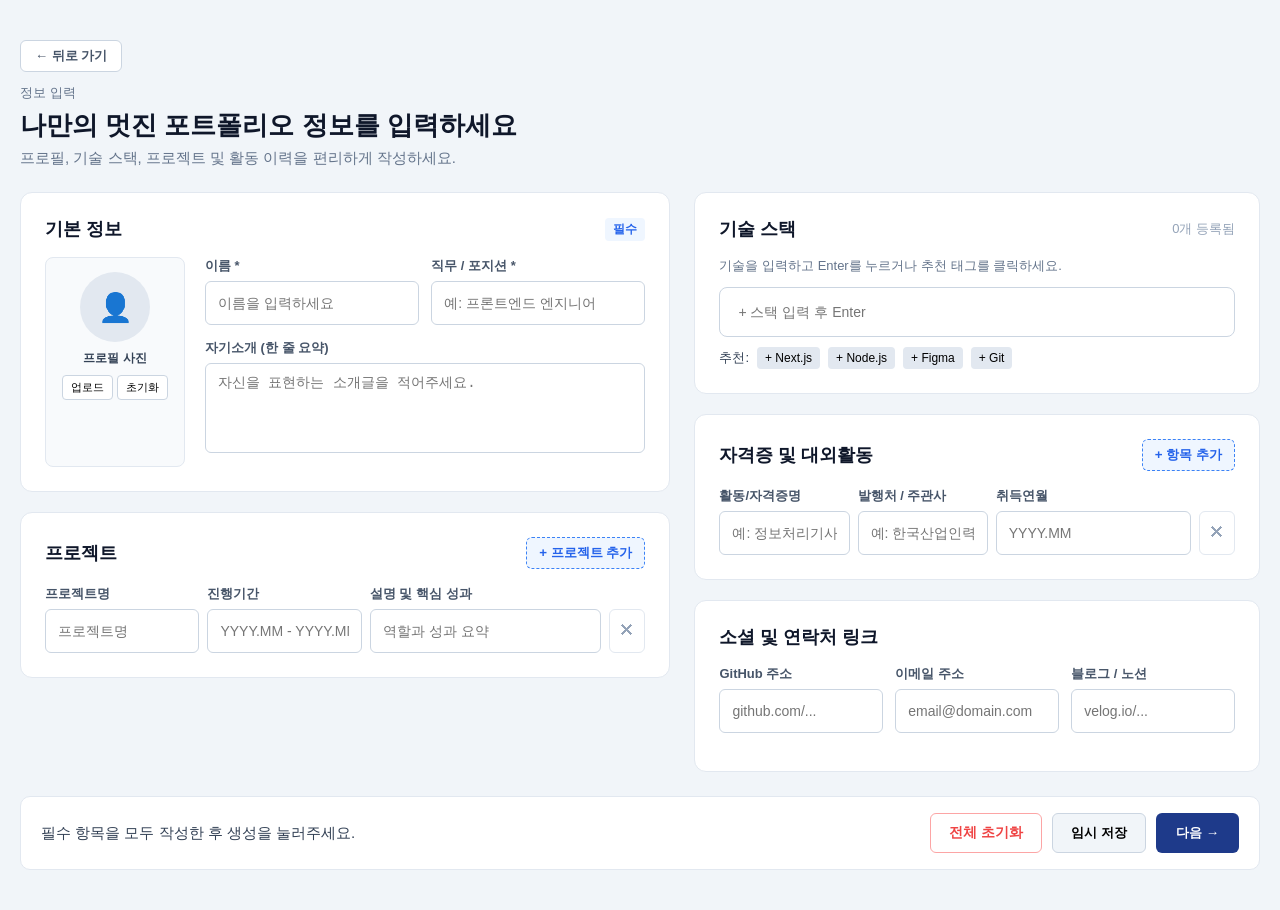
==== input.html @ bf632efc "feat: input validation and script fixes" ====
<!DOCTYPE html>
<html lang="ko">
<head>
  <meta charset="UTF-8">
  <meta name="viewport" content="width=device-width, initial-scale=1.0">
  <title>포트폴리오 정보 입력</title>
  <link rel="stylesheet" href="./css/input.css">
  <script src="./js/input.js" defer></script>
</head>
<body>

  <div class="container">
    
    <!-- 상단 타이틀 및 뒤로 가기 -->
    <header class="header">
      <div class="back-wrap">
        <a href="start.html" class="btn-back">← 뒤로 가기</a>
      </div>
      <span class="breadcrumb">정보 입력</span>
      <h1>나만의 멋진 포트폴리오 정보를 입력하세요</h1>
      <p>프로필, 기술 스택, 프로젝트 및 활동 이력을 편리하게 작성하세요.</p>
    </header>

    <!-- 본문 2단 레이아웃 -->
    <main class="grid-layout">
      
      <!-- ================= 좌측 칼럼 ================= -->
      <section class="col">
        
        <!-- 기본 정보 -->
        <article class="card">
          <div class="card-header">
            <h2>기본 정보</h2>
            <span class="badge">필수</span>
          </div>

          <div class="profile-box">
            <div class="photo-area">
              <div class="circle-avatar" id="profilePreview">👤</div>
              <p class="photo-label">프로필 사진</p>
              
              <input type="file" id="photoInput" accept="image/*" style="display: none;">

              <div class="photo-btns">
                <button type="button" id="btnUpload">업로드</button>
                <button type="button" id="btnResetPhoto">초기화</button>
              </div>
            </div>

            <div class="fields-area">
              <div class="row">
                <div class="field">
                  <label for="name">이름 *</label>
                  <input type="text" id="name" placeholder="이름을 입력하세요">
                </div>
                <div class="field">
                  <label for="job">직무 / 포지션 *</label>
                  <input type="text" id="job" placeholder="예: 프론트엔드 엔지니어">
                </div>
              </div>
              <div class="field">
                <label for="intro">자기소개 (한 줄 요약)</label>
                <textarea id="intro" placeholder="자신을 표현하는 소개글을 적어주세요."></textarea>
              </div>
            </div>
          </div>
        </article>

        <!-- 프로젝트 -->
        <article class="card">
          <div class="card-header">
            <h2>프로젝트</h2>
            <button type="button" class="btn-add" id="btnAddProject">+ 프로젝트 추가</button>
          </div>

          <div id="projectContainer" class="dynamic-container"></div>
        </article>

      </section>

      <!-- ================= 우측 칼럼 ================= -->
      <section class="col">
        
        <!-- 기술 스택 -->
        <article class="card">
          <div class="card-header">
            <h2>기술 스택</h2>
            <span class="text-gray" id="stackCount">0개 등록됨</span>
          </div>
          <p class="guide-text">기술을 입력하고 Enter를 누르거나 추천 태그를 클릭하세요.</p>
          
          <div class="tag-box" id="tagBox">
            <div class="tag-list" id="tagList"></div>
            <input type="text" id="stackInput" class="tag-input" placeholder="+ 스택 입력 후 Enter">
          </div>
          
          <div class="chips">
            <span>추천:</span>
            <button type="button" class="chip-item">+ Next.js</button>
            <button type="button" class="chip-item">+ Node.js</button>
            <button type="button" class="chip-item">+ Figma</button>
            <button type="button" class="chip-item">+ Git</button>
          </div>
        </article>

        <!-- 자격증 및 대외활동 -->
        <article class="card">
          <div class="card-header">
            <h2>자격증 및 대외활동</h2>
            <button type="button" class="btn-add" id="btnAddCert">+ 항목 추가</button>
          </div>

          <div id="certContainer" class="dynamic-container"></div>
        </article>

        <!-- 소셜 및 연락처 링크 -->
        <article class="card">
          <div class="card-header">
            <h2>소셜 및 연락처 링크</h2>
          </div>
          <div class="row-3">
            <div class="field">
              <label for="github">GitHub 주소</label>
              <input type="text" id="github" placeholder="github.com/...">
            </div>
            <div class="field">
              <label for="email">이메일 주소</label>
              <input type="email" id="email" placeholder="email@domain.com">
            </div>
            <div class="field">
              <label for="blog">블로그 / 노션</label>
              <input type="text" id="blog" placeholder="velog.io/...">
            </div>
          </div>
        </article>

      </section>
    </main>

    <!-- 하단 액션 바 -->
    <div class="bottom-bar">
      <span>필수 항목을 모두 작성한 후 생성을 눌러주세요.</span>
      <div class="action-btns">
        <button type="button" class="btn-reset-all" id="btnResetAll">전체 초기화</button>
        <button type="button" class="btn-save">임시 저장</button>
        <button type="button" class="next-btn">다음 →</button>
      </div>
    </div>

  </div>

</body>
</html>
---- css/input.css ----
* {
  box-sizing: border-box;
  margin: 0;
  padding: 0;
}

body {
  background-color: #f1f5f9;
  color: #334155;
  font-family: -apple-system, BlinkMacSystemFont, "Segoe UI", Roboto, sans-serif;
  font-size: 15px;
}

.container {
  max-width: 1300px;
  margin: 0 auto;
  padding: 40px 20px;
}

/* 상단 타이틀 영역 */
.header {
  margin-bottom: 24px;
}

.back-wrap {
  margin-bottom: 12px;
}

.btn-back {
  display: inline-block;
  padding: 6px 14px;
  background-color: #ffffff;
  border: 1px solid #cbd5e1;
  border-radius: 6px;
  color: #475569;
  font-size: 13px;
  font-weight: 600;
  text-decoration: none;
  transition: background-color 0.15s;
}

.btn-back:hover {
  background-color: #f8fafc;
  color: #1e293b;
}

.breadcrumb {
  display: block;
  font-size: 13px;
  color: #64748b;
  margin-bottom: 4px;
}

.header h1 {
  font-size: 26px;
  color: #0f172a;
  margin: 6px 0;
}

.header p {
  color: #64748b;
}

/* 2단 그리드 */
.grid-layout {
  display: grid;
  grid-template-columns: 1.15fr 1fr;
  gap: 24px;
}

.col {
  display: flex;
  flex-direction: column;
  gap: 20px;
}

/* 카드 */
.card {
  background: #ffffff;
  border: 1px solid #e2e8f0;
  border-radius: 12px;
  padding: 24px;
}

.card-header {
  display: flex;
  justify-content: space-between;
  align-items: center;
  margin-bottom: 16px;
}

.card-header h2 {
  font-size: 18px;
  color: #0f172a;
}

.badge {
  background: #eff6ff;
  color: #2563eb;
  padding: 3px 8px;
  border-radius: 4px;
  font-size: 12px;
  font-weight: bold;
}

.text-gray {
  color: #94a3b8;
  font-size: 13px;
}

.guide-text {
  font-size: 13px;
  color: #64748b;
  margin-bottom: 12px;
}

/* 폼 인풋 기본 */
.field {
  display: flex;
  flex-direction: column;
  gap: 6px;
  margin-bottom: 14px;
}

.field label {
  font-size: 13px;
  font-weight: 600;
  color: #475569;
}

input[type="text"],
input[type="email"],
textarea {
  width: 100%;
  height: 44px;
  padding: 0 12px;
  border: 1px solid #cbd5e1;
  border-radius: 6px;
  font-size: 14px;
  outline: none;
}

textarea {
  height: 90px;
  padding: 10px 12px;
  resize: none;
}

input:focus,
textarea:focus {
  border-color: #3b82f6;
}

.row {
  display: grid;
  grid-template-columns: 1fr 1fr;
  gap: 12px;
}

.row-3 {
  display: grid;
  grid-template-columns: 1fr 1fr 1fr;
  gap: 12px;
}

/* 프로필 사진 */
.profile-box {
  display: flex;
  gap: 20px;
}

.photo-area {
  width: 140px;
  background: #f8fafc;
  border: 1px solid #e2e8f0;
  border-radius: 8px;
  padding: 14px;
  text-align: center;
}

.circle-avatar {
  width: 70px;
  height: 70px;
  border-radius: 50%;
  background: #e2e8f0;
  margin: 0 auto 8px;
  display: flex;
  align-items: center;
  justify-content: center;
  font-size: 28px;
  overflow: hidden;
}

.circle-avatar img {
  width: 100%;
  height: 100%;
  object-fit: cover;
}

.photo-label {
  font-size: 12px;
  font-weight: bold;
  margin-bottom: 8px;
}

.photo-btns button {
  padding: 4px 8px;
  font-size: 11px;
  border: 1px solid #cbd5e1;
  background: #ffffff;
  border-radius: 4px;
  cursor: pointer;
}

.photo-btns button:hover {
  background: #f1f5f9;
}

.fields-area {
  flex: 1;
}

.dynamic-container {
  display: flex;
  flex-direction: column;
  gap: 8px;
}

.dynamic-row {
  display: grid;
  grid-template-columns: 1fr 1fr 1.5fr 36px;
  gap: 8px;
  align-items: center;
}

.dynamic-row.has-labels {
  align-items: flex-end;
}

.dynamic-row .field {
  margin-bottom: 0;
}

/* 행 삭제 버튼 */
.btn-row-del {
  height: 44px;
  background: transparent;
  border: 1px solid #e2e8f0;
  border-radius: 6px;
  color: #94a3b8;
  font-size: 16px;
  cursor: pointer;
  display: flex;
  align-items: center;
  justify-content: center;
  transition: all 0.15s;
}

.btn-row-del:hover {
  background-color: #fee2e2;
  border-color: #fca5a5;
  color: #ef4444;
}

/* 추가 버튼(+ 버튼) */
.btn-add {
  background: #eff6ff;
  border: 1px dashed #3b82f6;
  color: #2563eb;
  padding: 6px 12px;
  border-radius: 6px;
  cursor: pointer;
  font-weight: bold;
}

.btn-add:hover {
  background: #dbeafe;
}

/* ================= 기술 스택 태그 UI ================= */
.tag-box {
  border: 1px solid #cbd5e1;
  border-radius: 8px;
  padding: 8px 10px;
  display: flex;
  flex-wrap: wrap;
  align-items: center;
  gap: 8px;
  min-height: 48px;
  background-color: #ffffff;
}

.tag-list {
  display: flex;
  flex-wrap: wrap;
  gap: 6px;
}

.tag-badge {
  background-color: #eff6ff;
  border: 1px solid #bfdbfe;
  color: #1d4ed8;
  padding: 4px 8px;
  border-radius: 6px;
  font-size: 13px;
  display: inline-flex;
  align-items: center;
  gap: 6px;
}

.btn-tag-del {
  background: none;
  border: none;
  color: #3b82f6;
  cursor: pointer;
  font-weight: bold;
  font-size: 12px;
  line-height: 1;
}

.btn-tag-del:hover {
  color: #ef4444;
}

.tag-input {
  border: none !important;
  outline: none !important;
  height: 32px !important;
  padding: 0 !important;
  font-size: 13px;
  flex: 1;
  min-width: 140px;
}

/* 추천 기술 칩 버튼 */
.chips {
  display: flex;
  align-items: center;
  gap: 8px;
  margin-top: 10px;
  font-size: 13px;
}

.chips button {
  background: #e2e8f0;
  border: none;
  padding: 4px 8px;
  border-radius: 4px;
  cursor: pointer;
  font-size: 12px;
}

.chips button:hover {
  background: #cbd5e1;
}

/* 하단 고정 바 */
.bottom-bar {
  margin-top: 24px;
  background: #ffffff;
  border: 1px solid #e2e8f0;
  border-radius: 10px;
  padding: 16px 20px;
  display: flex;
  justify-content: space-between;
  align-items: center;
}

.action-btns {
  display: flex;
  gap: 10px;
}

.btn-reset-all {
  padding: 10px 18px;
  background: #ffffff;
  border: 1px solid #fca5a5;
  color: #ef4444;
  border-radius: 6px;
  cursor: pointer;
  font-weight: bold;
  font-size: 14px;
  transition: background-color 0.15s;
}

.btn-reset-all:hover {
  background-color: #fee2e2;
}

.btn-save {
  padding: 10px 18px;
  background: #f1f5f9;
  border: 1px solid #cbd5e1;
  border-radius: 6px;
  cursor: pointer;
  font-weight: bold;
}

.next-btn {
  padding: 10px 20px;
  background: #1e3a8a;
  color: white;
  border: none;
  border-radius: 6px;
  cursor: pointer;
  font-weight: bold;
}
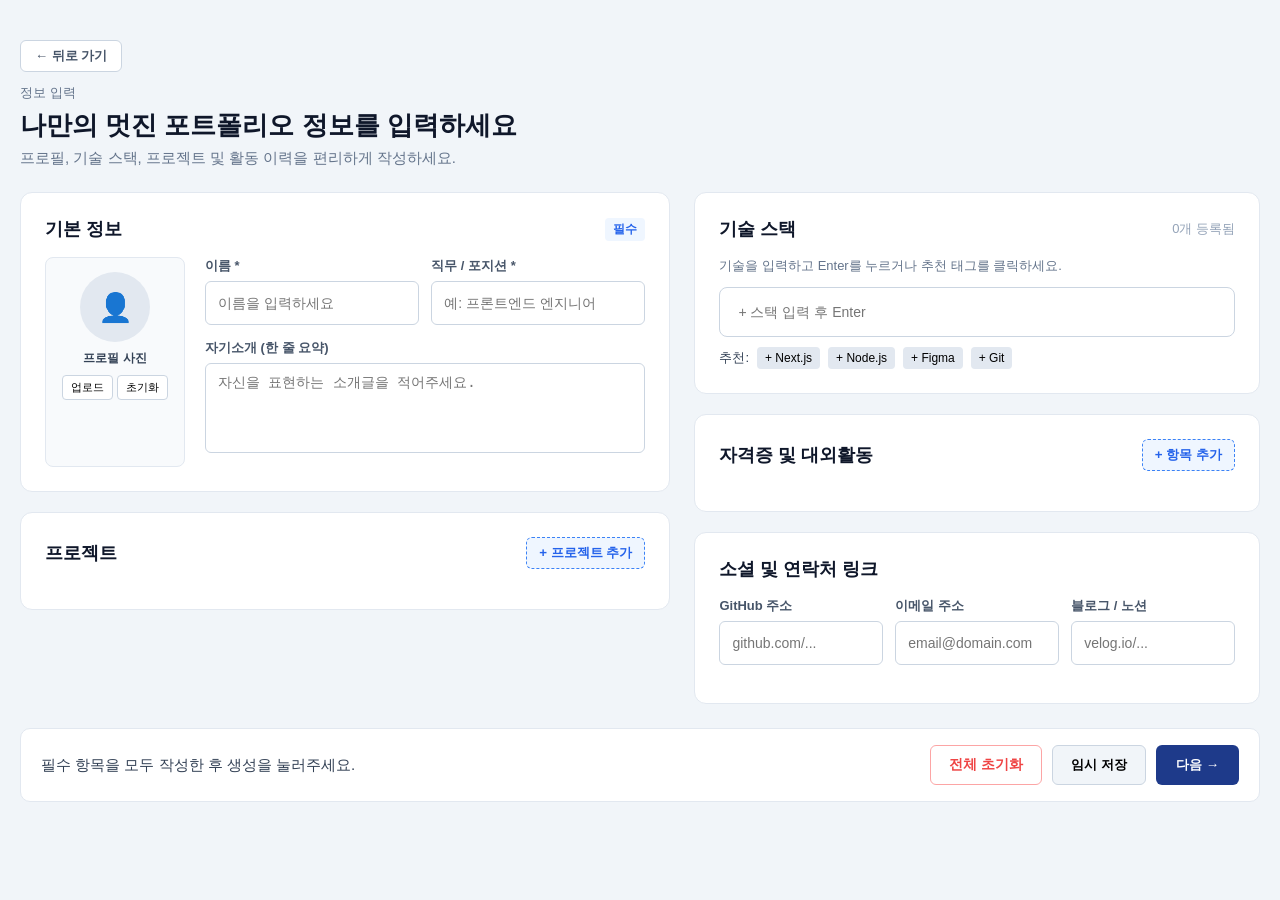
==== commit 79c61cc8: "localstorage활용 myPage저장 구현" ====
--- a/input.html
+++ b/input.html
@@ -10,8 +10,7 @@
 <body>
 
   <div class="container">
-    
-    <!-- 상단 타이틀 및 뒤로 가기 -->
+
     <header class="header">
       <div class="back-wrap">
         <a href="start.html" class="btn-back">← 뒤로 가기</a>
@@ -21,10 +20,8 @@
       <p>프로필, 기술 스택, 프로젝트 및 활동 이력을 편리하게 작성하세요.</p>
     </header>
 
-    <!-- 본문 2단 레이아웃 -->
     <main class="grid-layout">
-      
-      <!-- ================= 좌측 칼럼 ================= -->
+
       <section class="col">
         
         <!-- 기본 정보 -->
@@ -78,10 +75,8 @@
 
       </section>
 
-      <!-- ================= 우측 칼럼 ================= -->
       <section class="col">
-        
-        <!-- 기술 스택 -->
+
         <article class="card">
           <div class="card-header">
             <h2>기술 스택</h2>
@@ -103,7 +98,7 @@
           </div>
         </article>
 
-        <!-- 자격증 및 대외활동 -->
+
         <article class="card">
           <div class="card-header">
             <h2>자격증 및 대외활동</h2>
@@ -113,7 +108,7 @@
           <div id="certContainer" class="dynamic-container"></div>
         </article>
 
-        <!-- 소셜 및 연락처 링크 -->
+
         <article class="card">
           <div class="card-header">
             <h2>소셜 및 연락처 링크</h2>
@@ -137,17 +132,180 @@
       </section>
     </main>
 
-    <!-- 하단 액션 바 -->
+
     <div class="bottom-bar">
       <span>필수 항목을 모두 작성한 후 생성을 눌러주세요.</span>
       <div class="action-btns">
         <button type="button" class="btn-reset-all" id="btnResetAll">전체 초기화</button>
-        <button type="button" class="btn-save">임시 저장</button>
-        <button type="button" class="next-btn">다음 →</button>
+        <button type="button" class="btn-save" id="btnSaveStorage">임시 저장</button>
+        <button type="button" class="next-btn" id="btnNextStorage">다음 →</button>
       </div>
     </div>
 
   </div>
 
+  <script>
+    let uploadedPhotoData = "";
+
+    // 1. 프로필 사진 업로드 및 초기화
+    const photoInput = document.getElementById("photoInput");
+    const btnUpload = document.getElementById("btnUpload");
+    const btnResetPhoto = document.getElementById("btnResetPhoto");
+    const profilePreview = document.getElementById("profilePreview");
+
+    if (btnUpload && photoInput) {
+      btnUpload.addEventListener("click", () => photoInput.click());
+    }
+
+    if (photoInput && profilePreview) {
+      photoInput.addEventListener("change", (e) => {
+        const file = e.target.files[0];
+        if (file) {
+          const reader = new FileReader();
+          reader.onload = (event) => {
+            uploadedPhotoData = event.target.result;
+            profilePreview.innerHTML = `<img src="${uploadedPhotoData}" alt="프로필" style="width: 100%; height: 100%; border-radius: 50%; object-fit: cover;">`;
+            autoSaveDraft();
+          };
+          reader.readAsDataURL(file);
+        }
+      });
+    }
+
+    if (btnResetPhoto && profilePreview) {
+      btnResetPhoto.addEventListener("click", () => {
+        uploadedPhotoData = "";
+        if (photoInput) photoInput.value = "";
+        profilePreview.innerHTML = "👤";
+        autoSaveDraft();
+      });
+    }
+
+    // 2. 현재 입력 폼의 모든 데이터 추출
+    function getFormData() {
+      const nameVal = document.getElementById("name") ? document.getElementById("name").value.trim() : "";
+      const jobVal = document.getElementById("job") ? document.getElementById("job").value.trim() : "";
+      const introVal = document.getElementById("intro") ? document.getElementById("intro").value.trim() : "";
+      const githubVal = document.getElementById("github") ? document.getElementById("github").value.trim() : "";
+      const emailVal = document.getElementById("email") ? document.getElementById("email").value.trim() : "";
+      const blogVal = document.getElementById("blog") ? document.getElementById("blog").value.trim() : "";
+
+      const today = new Date();
+      const dateString = `${today.getFullYear()}.${today.getMonth() + 1}.${today.getDate()}`;
+
+      // 기존 보관 데이터에서 태그, 프로젝트, 자격증 목록 유지
+      const prevDraft = JSON.parse(localStorage.getItem("portfolio_draft_data")) || 
+                        JSON.parse(localStorage.getItem("currentPortfolioDraft")) || {};
+
+      return {
+        ...prevDraft,
+        name: nameVal,
+        job: jobVal,
+        intro: introVal,
+        photo: uploadedPhotoData || prevDraft.photo || "",
+        github: githubVal,
+        email: emailVal,
+        blog: blogVal,
+        createdAt: prevDraft.createdAt || dateString
+      };
+    }
+
+    // 3. 입력 시 실시간 로컬스토리지 자동 보관 (나갔다 들어와도 유지)
+    function autoSaveDraft() {
+      const data = getFormData();
+      localStorage.setItem("portfolio_draft_data", JSON.stringify(data));
+      localStorage.setItem("currentPortfolioDraft", JSON.stringify(data));
+    }
+
+    // input, textarea 입력 시 자동 저장 이벤트 바인딩
+    const inputFields = ["name", "job", "intro", "github", "email", "blog"];
+    inputFields.forEach(id => {
+      const el = document.getElementById(id);
+      if (el) {
+        el.addEventListener("input", autoSaveDraft);
+      }
+    });
+
+    // 4. 페이지 진입 시 기존 저장 데이터 복원 (Restore)
+    document.addEventListener("DOMContentLoaded", () => {
+      const urlParams = new URLSearchParams(window.location.search);
+      const projectIndex = urlParams.get("projectIndex");
+
+      let savedData = null;
+
+      if (projectIndex !== null) {
+        // 기존 프로젝트를 수정하러 들어온 경우
+        const myProjects = JSON.parse(localStorage.getItem("myProjects")) || [];
+        savedData = myProjects[projectIndex];
+      } else {
+        // 작성 중이던 임시 저장 데이터가 있는 경우
+        savedData = JSON.parse(localStorage.getItem("portfolio_draft_data")) || 
+                    JSON.parse(localStorage.getItem("currentPortfolioDraft"));
+      }
+
+      if (savedData) {
+        if (document.getElementById("name") && savedData.name) document.getElementById("name").value = savedData.name;
+        if (document.getElementById("job") && savedData.job) document.getElementById("job").value = savedData.job;
+        if (document.getElementById("intro") && savedData.intro) document.getElementById("intro").value = savedData.intro;
+        if (document.getElementById("github") && savedData.github) document.getElementById("github").value = savedData.github;
+        if (document.getElementById("email") && savedData.email) document.getElementById("email").value = savedData.email;
+        if (document.getElementById("blog") && savedData.blog) document.getElementById("blog").value = savedData.blog;
+
+        // 사진 복원
+        if (savedData.photo && profilePreview) {
+          uploadedPhotoData = savedData.photo;
+          profilePreview.innerHTML = `<img src="${uploadedPhotoData}" alt="프로필" style="width: 100%; height: 100%; border-radius: 50%; object-fit: cover;">`;
+        }
+      }
+    });
+
+    // 5. [전체 초기화] 버튼 클릭 시
+    const resetAllBtn = document.getElementById("btnResetAll");
+    if (resetAllBtn) {
+      resetAllBtn.addEventListener("click", () => {
+        if (confirm("작성 중인 모든 내용을 초기화하시겠습니까?")) {
+          localStorage.removeItem("portfolio_draft_data");
+          localStorage.removeItem("currentPortfolioDraft");
+          location.reload();
+        }
+      });
+    }
+
+    // 6. [임시 저장] 클릭: 마이페이지에 저장 후 이동
+    const saveBtn = document.getElementById("btnSaveStorage");
+    if (saveBtn) {
+      saveBtn.addEventListener("click", () => {
+        const data = getFormData();
+        if (!data.name && !data.job) {
+          alert("이름 또는 직무를 입력해주세요.");
+          return;
+        }
+
+        const myProjects = JSON.parse(localStorage.getItem("myProjects")) || [];
+        myProjects.push(data);
+        localStorage.setItem("myProjects", JSON.stringify(myProjects));
+
+        alert("성공적으로 임시 저장되었습니다!");
+        location.href = "myPage.html";
+      });
+    }
+
+    const nextBtn = document.getElementById("btnNextStorage");
+    if (nextBtn) {
+      nextBtn.addEventListener("click", () => {
+        const data = getFormData();
+        if (!data.name && !data.job) {
+          alert("이름 또는 직무를 입력해주세요.");
+          return;
+        }
+
+        // 최신 입력 데이터 확정 저장 후 이동
+        localStorage.setItem("portfolio_draft_data", JSON.stringify(data));
+        localStorage.setItem("currentPortfolioDraft", JSON.stringify(data));
+
+        location.href = "template.html";
+      });
+    }
+  </script>
 </body>
 </html>
